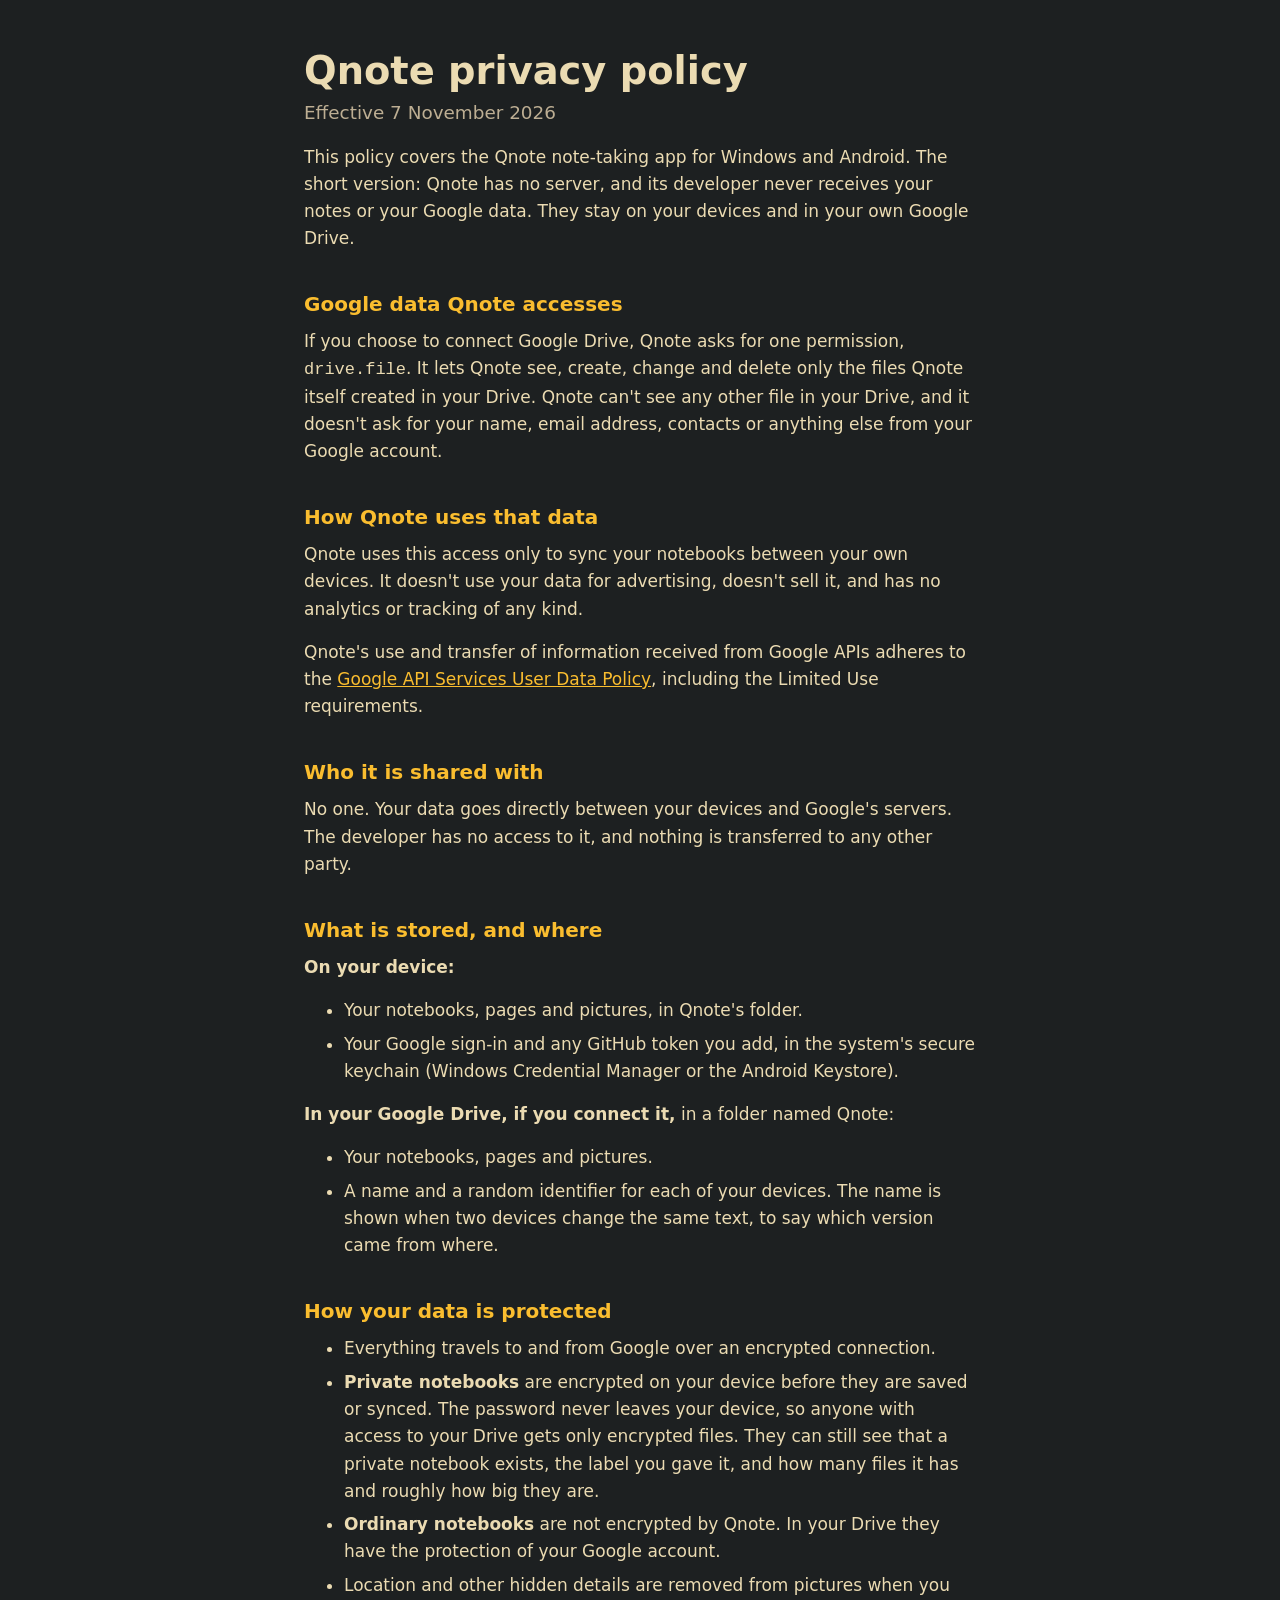
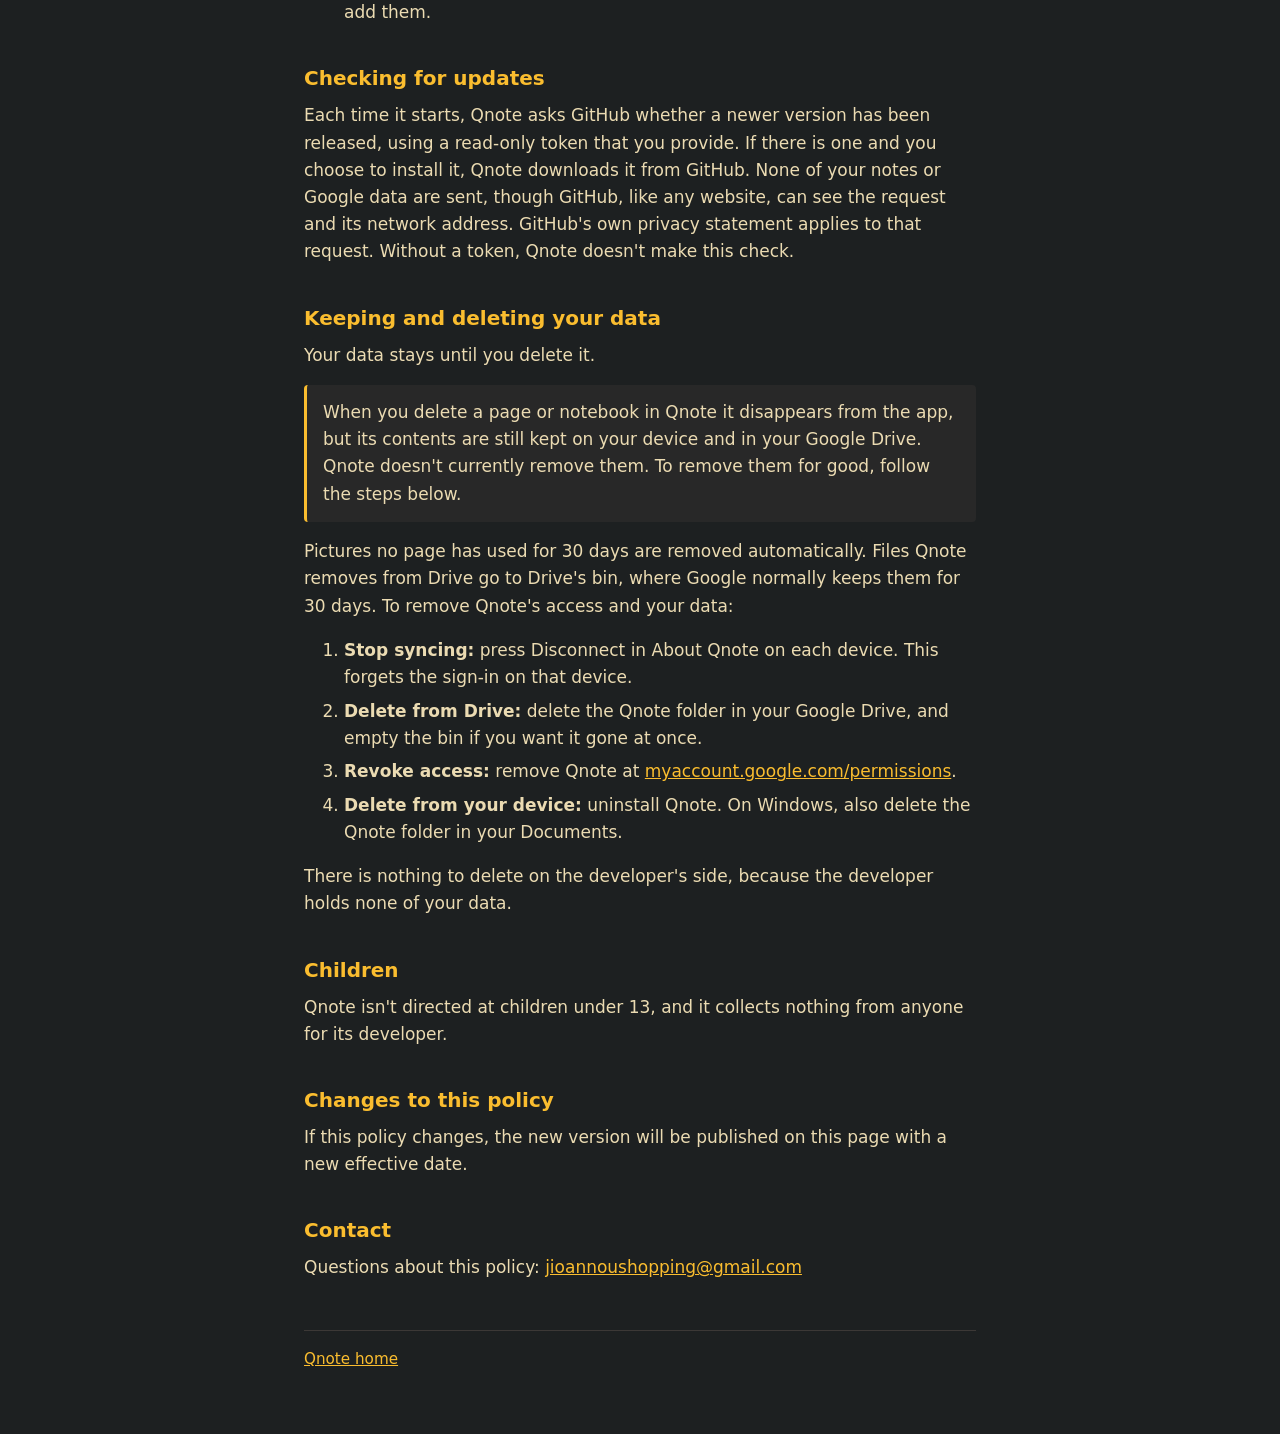
==== privacy.html @ 75d078c3 "Add Qnote's homepage and privacy policy Co-Authored-By: Claude Opus 5.5 <noreply@anthropic.com>" ====
<!doctype html>
<html lang="en">
<head>
  <meta charset="utf-8">
  <meta name="viewport" content="width=device-width, initial-scale=1">
  <title>Qnote privacy policy</title>
  <meta name="description" content="How the Qnote note-taking app accesses, uses, stores and shares your data.">
  <link rel="stylesheet" href="style.css">
</head>
<body>
<main>
  <h1>Qnote privacy policy</h1>
  <p class="lead">Effective 7 November 2026</p>

  <p>This policy covers the Qnote note-taking app for Windows and Android. The short version: Qnote has no server, and its developer never receives your notes or your Google data. They stay on your devices and in your own Google Drive.</p>

  <h2>Google data Qnote accesses</h2>
  <p>If you choose to connect Google Drive, Qnote asks for one permission, <code>drive.file</code>. It lets Qnote see, create, change and delete only the files Qnote itself created in your Drive. Qnote can't see any other file in your Drive, and it doesn't ask for your name, email address, contacts or anything else from your Google account.</p>

  <h2>How Qnote uses that data</h2>
  <p>Qnote uses this access only to sync your notebooks between your own devices. It doesn't use your data for advertising, doesn't sell it, and has no analytics or tracking of any kind.</p>
  <p>Qnote's use and transfer of information received from Google APIs adheres to the <a href="https://developers.google.com/terms/api-services-user-data-policy">Google API Services User Data Policy</a>, including the Limited Use requirements.</p>

  <h2>Who it is shared with</h2>
  <p>No one. Your data goes directly between your devices and Google's servers. The developer has no access to it, and nothing is transferred to any other party.</p>

  <h2>What is stored, and where</h2>
  <p><strong>On your device:</strong></p>
  <ul>
    <li>Your notebooks, pages and pictures, in Qnote's folder.</li>
    <li>Your Google sign-in and any GitHub token you add, in the system's secure keychain (Windows Credential Manager or the Android Keystore).</li>
  </ul>
  <p><strong>In your Google Drive, if you connect it,</strong> in a folder named Qnote:</p>
  <ul>
    <li>Your notebooks, pages and pictures.</li>
    <li>A name and a random identifier for each of your devices. The name is shown when two devices change the same text, to say which version came from where.</li>
  </ul>

  <h2>How your data is protected</h2>
  <ul>
    <li>Everything travels to and from Google over an encrypted connection.</li>
    <li><strong>Private notebooks</strong> are encrypted on your device before they are saved or synced. The password never leaves your device, so anyone with access to your Drive gets only encrypted files. They can still see that a private notebook exists, the label you gave it, and how many files it has and roughly how big they are.</li>
    <li><strong>Ordinary notebooks</strong> are not encrypted by Qnote. In your Drive they have the protection of your Google account.</li>
    <li>Location and other hidden details are removed from pictures when you add them.</li>
  </ul>

  <h2>Checking for updates</h2>
  <p>Each time it starts, Qnote asks GitHub whether a newer version has been released, using a read-only token that you provide. If there is one and you choose to install it, Qnote downloads it from GitHub. None of your notes or Google data are sent, though GitHub, like any website, can see the request and its network address. GitHub's own privacy statement applies to that request. Without a token, Qnote doesn't make this check.</p>

  <h2>Keeping and deleting your data</h2>
  <p>Your data stays until you delete it.</p>
  <p class="note">When you delete a page or notebook in Qnote it disappears from the app, but its contents are still kept on your device and in your Google Drive. Qnote doesn't currently remove them. To remove them for good, follow the steps below.</p>
  <p>Pictures no page has used for 30 days are removed automatically. Files Qnote removes from Drive go to Drive's bin, where Google normally keeps them for 30 days. To remove Qnote's access and your data:</p>
  <ol>
    <li><strong>Stop syncing:</strong> press Disconnect in About Qnote on each device. This forgets the sign-in on that device.</li>
    <li><strong>Delete from Drive:</strong> delete the Qnote folder in your Google Drive, and empty the bin if you want it gone at once.</li>
    <li><strong>Revoke access:</strong> remove Qnote at <a href="https://myaccount.google.com/permissions">myaccount.google.com/permissions</a>.</li>
    <li><strong>Delete from your device:</strong> uninstall Qnote. On Windows, also delete the Qnote folder in your Documents.</li>
  </ol>
  <p>There is nothing to delete on the developer's side, because the developer holds none of your data.</p>

  <h2>Children</h2>
  <p>Qnote isn't directed at children under 13, and it collects nothing from anyone for its developer.</p>

  <h2>Changes to this policy</h2>
  <p>If this policy changes, the new version will be published on this page with a new effective date.</p>

  <h2>Contact</h2>
  <p>Questions about this policy: <a href="mailto:jioannoushopping@gmail.com">jioannoushopping@gmail.com</a></p>

  <footer>
    <a href="index.html">Qnote home</a>
  </footer>
</main>
</body>
</html>
---- style.css ----
:root {
  --bg: #1d2021;
  --panel: #282828;
  --fg: #ebdbb2;
  --muted: #bdae93;
  --accent: #fabd2f;
  --rule: #3c3836;
}

* {
  box-sizing: border-box;
}

body {
  margin: 0;
  background: var(--bg);
  color: var(--fg);
  font-family: system-ui, -apple-system, "Segoe UI", Roboto, sans-serif;
  font-size: 17px;
  line-height: 1.6;
}

main {
  max-width: 44rem;
  margin: 0 auto;
  padding: 3rem 1rem 4rem;
}

h1 {
  margin: 0 0 0.25rem;
  font-size: 2.4rem;
  line-height: 1.2;
}

h2 {
  margin: 2.25rem 0 0.5rem;
  font-size: 1.25rem;
  color: var(--accent);
}

p,
ul {
  margin: 0 0 1rem;
}

li {
  margin-bottom: 0.4rem;
}

a {
  color: var(--accent);
}

.lead {
  color: var(--muted);
  font-size: 1.15rem;
}

.note {
  padding: 0.9rem 1rem;
  background: var(--panel);
  border-left: 3px solid var(--accent);
  border-radius: 4px;
}

footer {
  margin-top: 3rem;
  padding-top: 1rem;
  border-top: 1px solid var(--rule);
  color: var(--muted);
  font-size: 0.95rem;
}
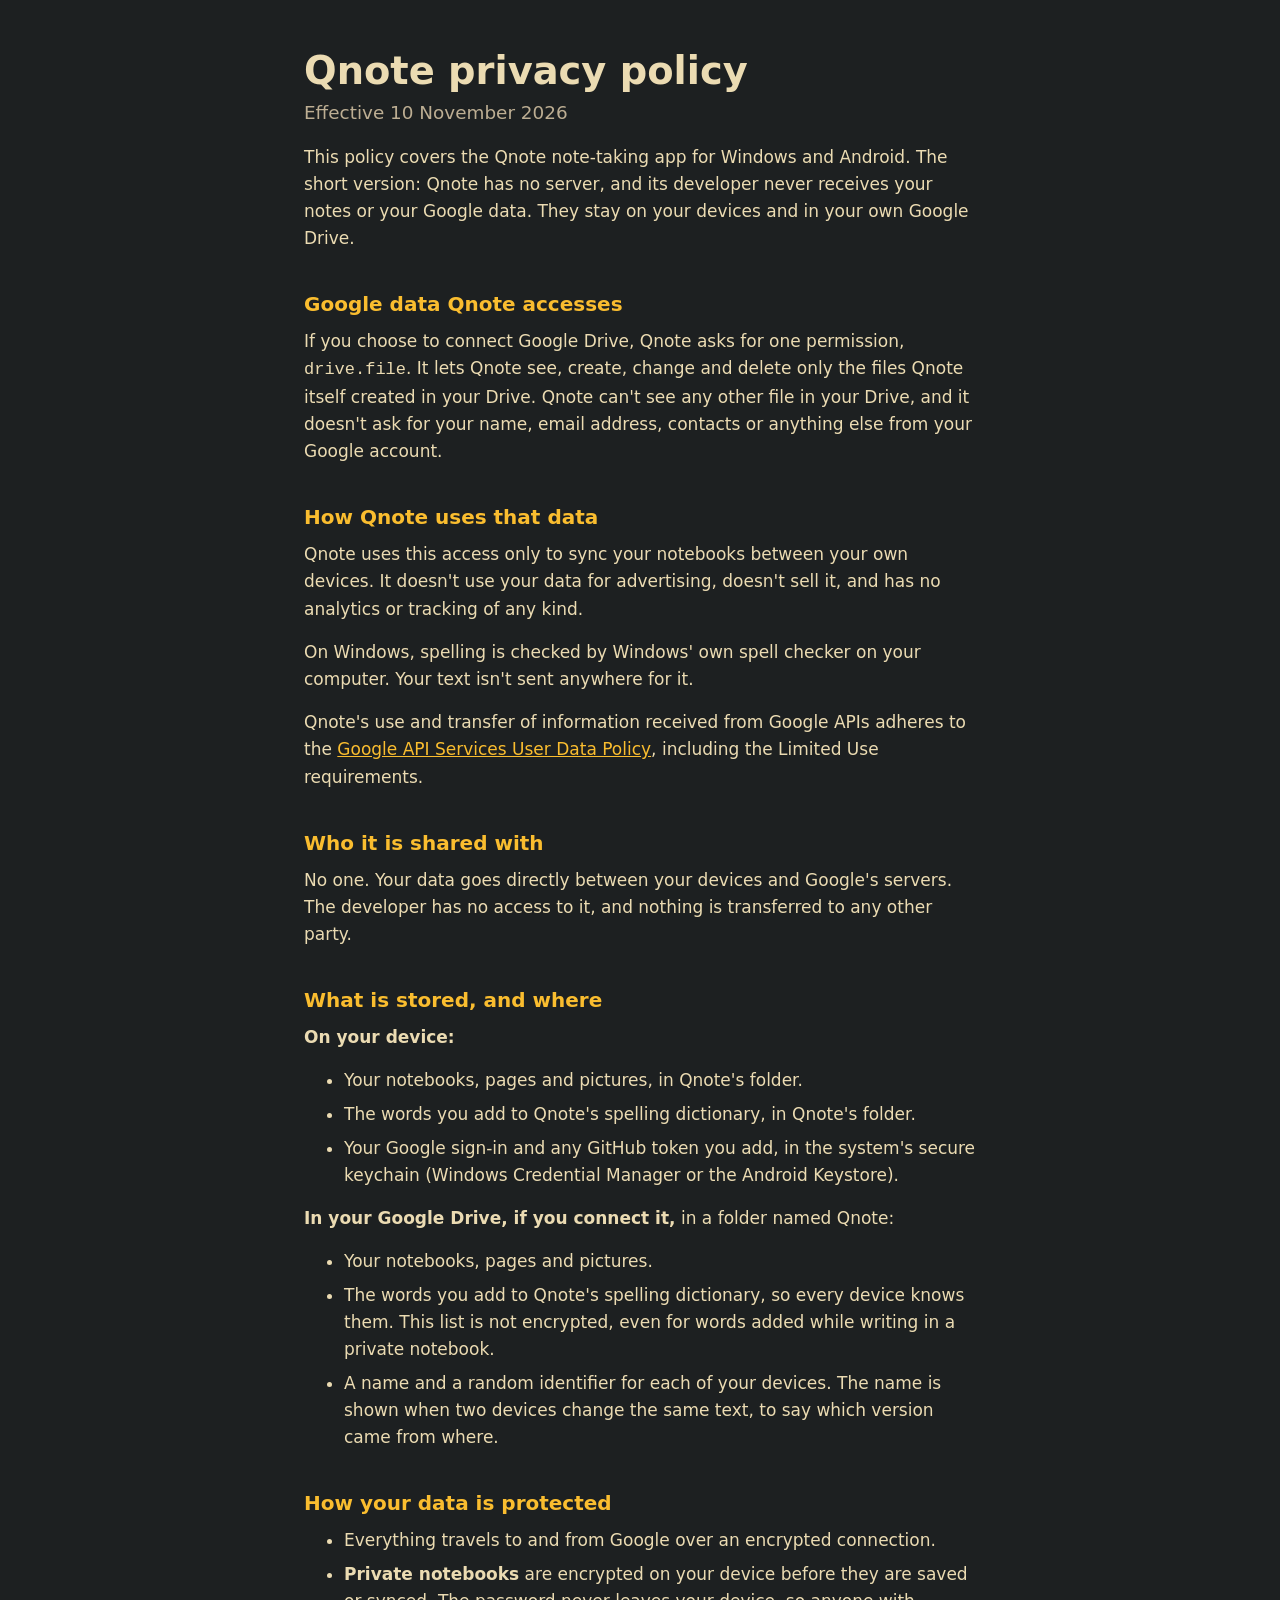
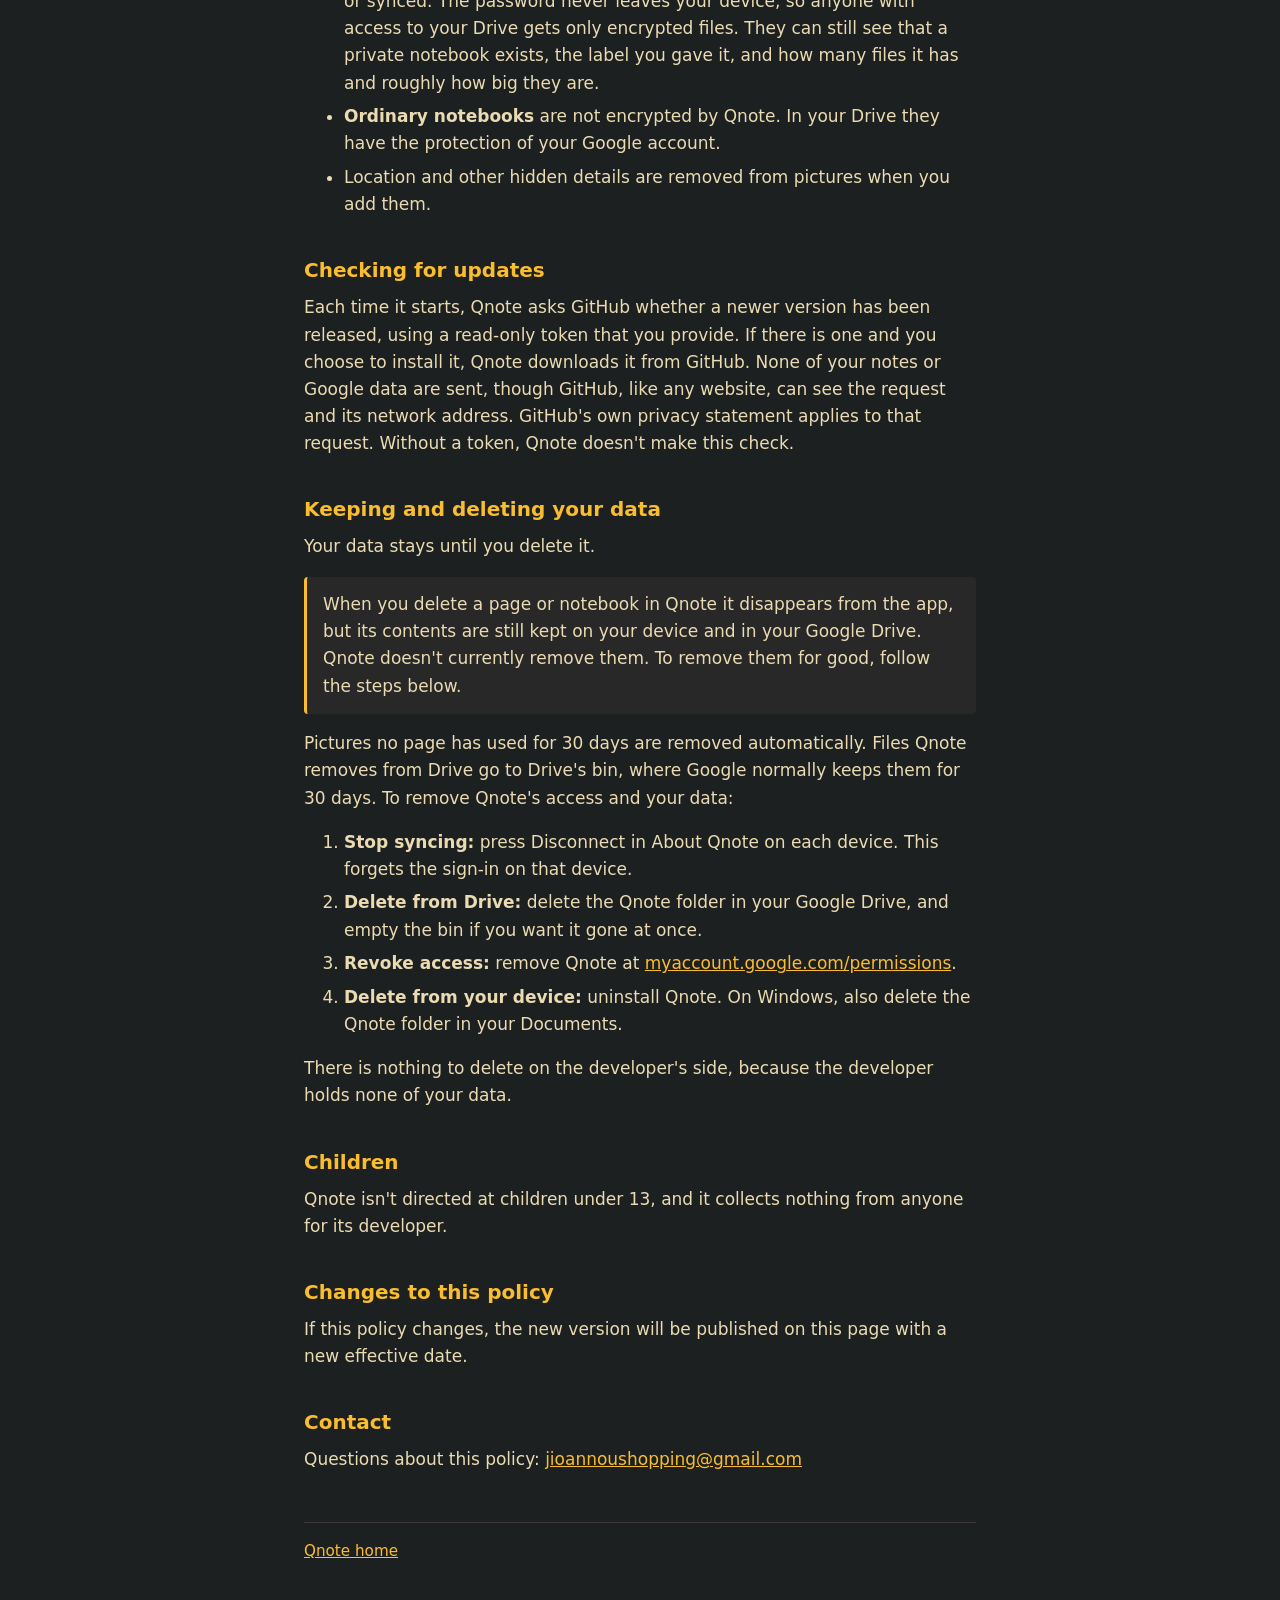
==== commit d84147ce: "Privacy policy: the spelling dictionary" ====
--- a/privacy.html
+++ b/privacy.html
@@ -10,7 +10,7 @@
 <body>
 <main>
   <h1>Qnote privacy policy</h1>
-  <p class="lead">Effective 7 November 2026</p>
+  <p class="lead">Effective 10 November 2026</p>
 
   <p>This policy covers the Qnote note-taking app for Windows and Android. The short version: Qnote has no server, and its developer never receives your notes or your Google data. They stay on your devices and in your own Google Drive.</p>
 
@@ -19,6 +19,7 @@
 
   <h2>How Qnote uses that data</h2>
   <p>Qnote uses this access only to sync your notebooks between your own devices. It doesn't use your data for advertising, doesn't sell it, and has no analytics or tracking of any kind.</p>
+  <p>On Windows, spelling is checked by Windows' own spell checker on your computer. Your text isn't sent anywhere for it.</p>
   <p>Qnote's use and transfer of information received from Google APIs adheres to the <a href="https://developers.google.com/terms/api-services-user-data-policy">Google API Services User Data Policy</a>, including the Limited Use requirements.</p>
 
   <h2>Who it is shared with</h2>
@@ -28,11 +29,13 @@
   <p><strong>On your device:</strong></p>
   <ul>
     <li>Your notebooks, pages and pictures, in Qnote's folder.</li>
+    <li>The words you add to Qnote's spelling dictionary, in Qnote's folder.</li>
     <li>Your Google sign-in and any GitHub token you add, in the system's secure keychain (Windows Credential Manager or the Android Keystore).</li>
   </ul>
   <p><strong>In your Google Drive, if you connect it,</strong> in a folder named Qnote:</p>
   <ul>
     <li>Your notebooks, pages and pictures.</li>
+    <li>The words you add to Qnote's spelling dictionary, so every device knows them. This list is not encrypted, even for words added while writing in a private notebook.</li>
     <li>A name and a random identifier for each of your devices. The name is shown when two devices change the same text, to say which version came from where.</li>
   </ul>
 
